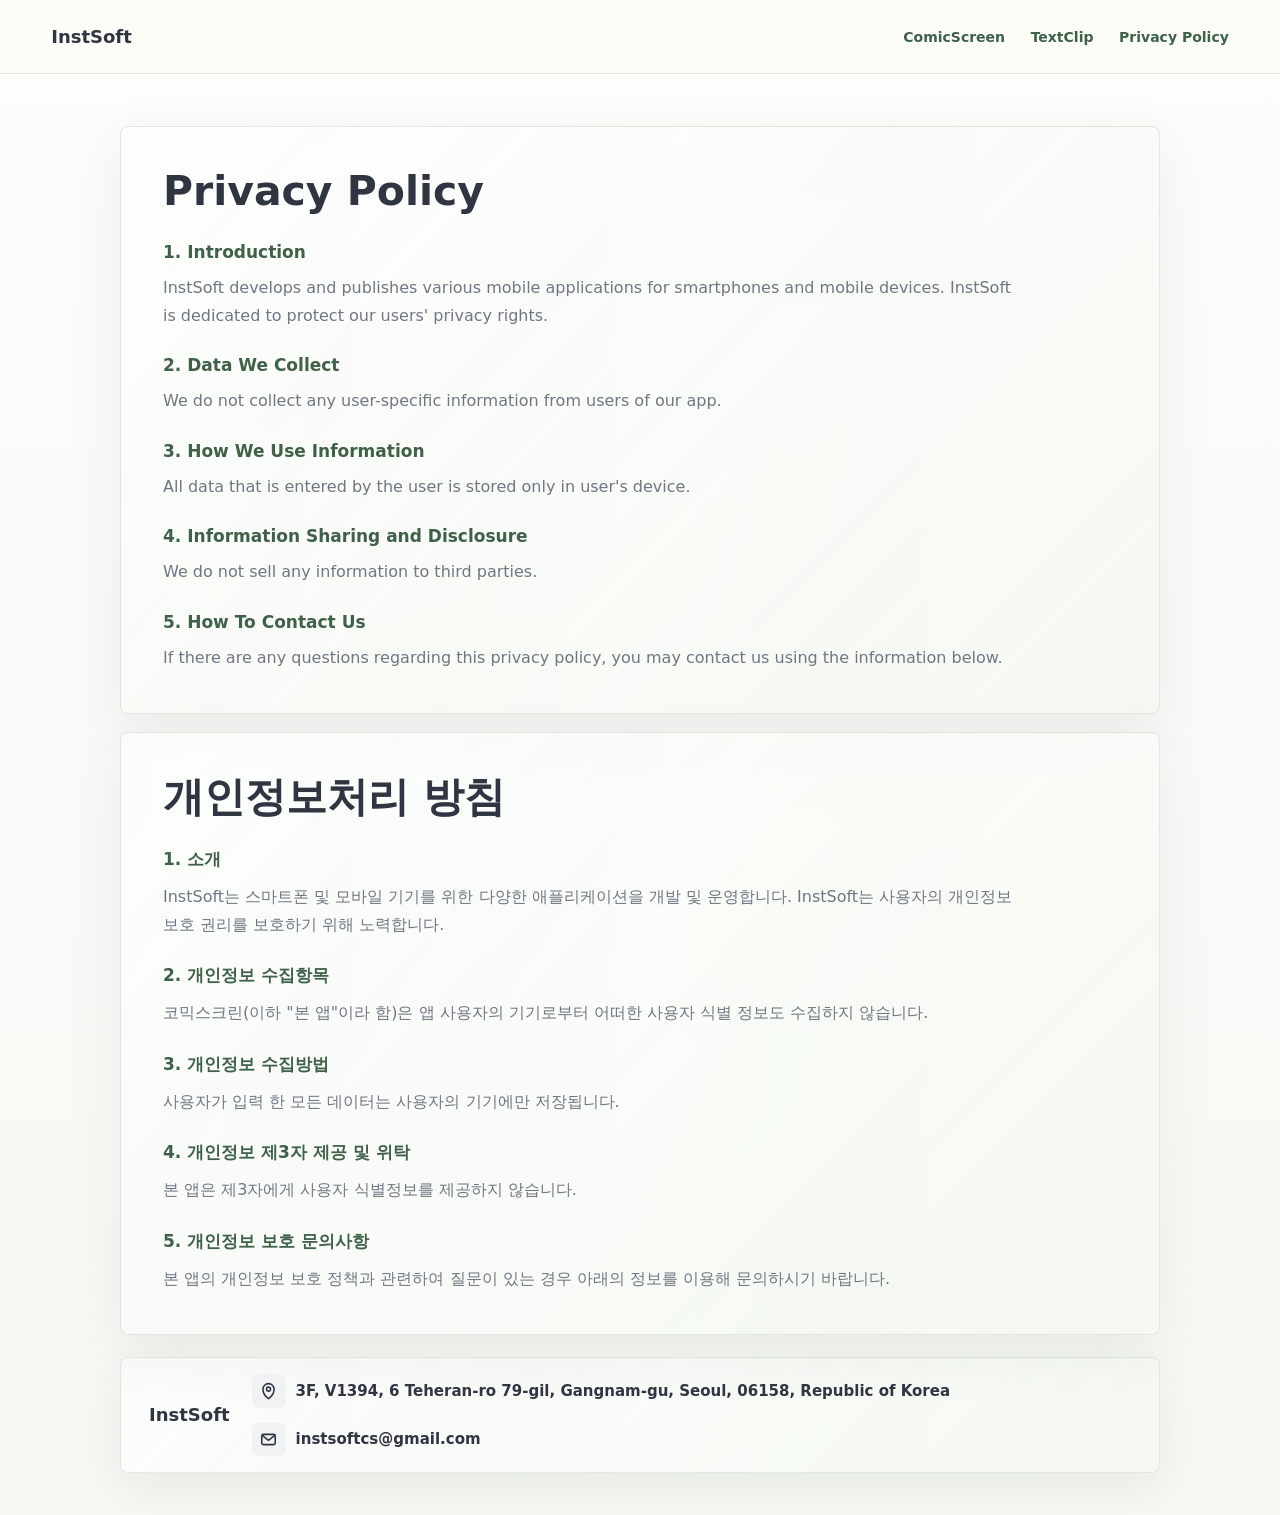
==== privacy-policy.html @ 172d5ad5 "Build InstSoft homepage" ====
﻿<!doctype html>
<html lang="en">
  <head>
    <meta charset="utf-8">
    <meta name="viewport" content="width=device-width, initial-scale=1">
    <title>Privacy Policy | InstSoft</title>
    <meta name="description" content="InstSoft privacy policy">
    <link rel="stylesheet" href="styles.css">
  </head>
  <body>
    <header class="site-header" aria-label="Main navigation">
      <a class="brand" href="index.html" aria-label="InstSoft home">
        <strong>InstSoft</strong>
      </a>
      <nav class="nav-links" aria-label="Page sections">
        <a href="index.html#comicscreen">ComicScreen</a>
        <a href="index.html#textclip">TextClip</a>
        <a href="privacy-policy.html">Privacy Policy</a>
      </nav>
    </header>

    <main class="policy-page">
      <section class="policy-content" aria-label="Privacy Policy">
        <article>
          <h2>Privacy Policy</h2>

          <h3>1. Introduction</h3>
          <p>InstSoft develops and publishes various mobile applications for smartphones and mobile devices. InstSoft is dedicated to protect our users' privacy rights.</p>

          <h3>2. Data We Collect</h3>
          <p>We do not collect any user-specific information from users of our app.</p>

          <h3>3. How We Use Information</h3>
          <p>All data that is entered by the user is stored only in user's device.</p>

          <h3>4. Information Sharing and Disclosure</h3>
          <p>We do not sell any information to third parties.</p>

          <h3>5. How To Contact Us</h3>
          <p>If there are any questions regarding this privacy policy, you may contact us using the information below.</p>
        </article>

        <article lang="ko">
          <h2>개인정보처리 방침</h2>

          <h3>1. 소개</h3>
          <p>InstSoft는 스마트폰 및 모바일 기기를 위한 다양한 애플리케이션을 개발 및 운영합니다. InstSoft는 사용자의 개인정보 보호 권리를 보호하기 위해 노력합니다.</p>

          <h3>2. 개인정보 수집항목</h3>
          <p>코믹스크린(이하 "본 앱"이라 함)은 앱 사용자의 기기로부터 어떠한 사용자 식별 정보도 수집하지 않습니다.</p>

          <h3>3. 개인정보 수집방법</h3>
          <p>사용자가 입력 한 모든 데이터는 사용자의 기기에만 저장됩니다.</p>

          <h3>4. 개인정보 제3자 제공 및 위탁</h3>
          <p>본 앱은 제3자에게 사용자 식별정보를 제공하지 않습니다.</p>

          <h3>5. 개인정보 보호 문의사항</h3>
          <p>본 앱의 개인정보 보호 정책과 관련하여 질문이 있는 경우 아래의 정보를 이용해 문의하시기 바랍니다.</p>
        </article>
      </section>
    </main>

    <footer class="site-footer">
      <div class="footer-inner">
        <div class="footer-brand">
          <strong>InstSoft</strong>
        </div>
        <address>
          <span class="contact-item">
            <span class="contact-icon" aria-hidden="true">
              <svg viewBox="0 0 24 24" focusable="false">
                <path d="M12 21s7-5.1 7-12a7 7 0 0 0-14 0c0 6.9 7 12 7 12Z"></path>
                <circle cx="12" cy="9" r="2.5"></circle>
              </svg>
            </span>
            <span>3F, V1394, 6 Teheran-ro 79-gil, Gangnam-gu, Seoul, 06158, Republic of Korea</span>
          </span>
          <a class="contact-item" href="mailto:instsoftcs@gmail.com">
            <span class="contact-icon" aria-hidden="true">
              <svg viewBox="0 0 24 24" focusable="false">
                <rect x="3.5" y="5.5" width="17" height="13" rx="2"></rect>
                <path d="m4.5 7 7.5 6 7.5-6"></path>
              </svg>
            </span>
            <span>instsoftcs@gmail.com</span>
          </a>
        </address>
      </div>
    </footer>
  </body>
</html>
---- styles.css ----
:root {
  --ink: #2f3541;
  --muted: #6f7784;
  --soft: #f6f8f3;
  --paper: #fbfcf8;
  --white: #ffffff;
  --line: #dbe4d7;
  --leaf: #6d8d67;
  --leaf-dark: #3f6148;
  --olive: #a9b764;
  --blueberry: #6b78a8;
  --sun: #d8c96d;
  --shadow: 0 22px 70px rgba(60, 81, 68, 0.13);
  --panel-bg:
    linear-gradient(135deg, rgba(255, 255, 255, 0.82), rgba(244, 248, 241, 0.9)),
    linear-gradient(90deg, rgba(109, 141, 103, 0.08), transparent);
  font-family: "Inter", "Noto Sans KR", system-ui, -apple-system, BlinkMacSystemFont, "Segoe UI", sans-serif;
}

* {
  box-sizing: border-box;
}

html {
  scroll-behavior: smooth;
  scroll-padding-top: 45px;
}

body {
  margin: 0;
  background:
    linear-gradient(180deg, rgba(255, 255, 255, 0.72), rgba(246, 248, 243, 0.94)),
    var(--soft);
  color: var(--ink);
}

img {
  display: block;
  max-width: 100%;
}

a {
  color: inherit;
  text-decoration: none;
}

.site-header {
  position: sticky;
  z-index: 30;
  top: 0;
  display: flex;
  min-height: 74px;
  align-items: center;
  justify-content: space-between;
  gap: 22px;
  border-bottom: 1px solid rgba(109, 141, 103, 0.18);
  background: rgba(251, 252, 248, 0.9);
  padding: 12px clamp(18px, 4vw, 58px);
  backdrop-filter: blur(18px);
}

.brand {
  display: inline-flex;
  min-width: 0;
  align-items: center;
  color: var(--ink);
  font-weight: 900;
}

.brand strong {
  font-size: 18px;
  line-height: 1.1;
}

.nav-links {
  display: flex;
  flex-wrap: wrap;
  gap: clamp(14px, 2vw, 28px);
  color: var(--leaf-dark);
  font-size: 14px;
  font-weight: 850;
}

.hero {
  width: min(1240px, calc(100% - 36px));
  margin: 0 auto;
  padding: clamp(26px, 5vw, 60px) 0 0;
}

.hero-art {
  position: relative;
  overflow: hidden;
  border: 1px solid rgba(109, 141, 103, 0.2);
  border-radius: 8px;
  background: var(--white);
  box-shadow: var(--shadow);
}

.hero-art img {
  width: 100%;
  aspect-ratio: 4096 / 2304;
  object-fit: cover;
}

.hero-tagline {
  position: absolute;
  top: 54%;
  left: 50%;
  width: min(720px, 80%);
  margin: 0;
  transform: translateX(-50%);
  color: var(--leaf-dark);
  font-size: clamp(18px, 2.2vw, 32px);
  font-weight: 700;
  letter-spacing: 0;
  line-height: 1.25;
  text-align: center;
}

.hero-intro {
  display: block;
  padding: clamp(24px, 4vw, 44px) 0 clamp(10px, 2vw, 18px);
}

.hero-intro p {
  max-width: 1180px;
  font-size: clamp(26px, 2.1vw, 30px);
  font-weight: 750;
  line-height: 1.32;
  white-space: normal;
}

.play-button {
  display: inline-block;
  margin-top: 12px;
  border: 0;
  border-radius: 8px;
  background: transparent;
  padding: 0;
  transition: transform 160ms ease;
}

.play-button:hover {
  transform: translateY(-2px);
}

.play-icon {
  width: min(94px, 32vw);
  height: auto;
  object-fit: contain;
}

.kicker,
.mini {
  margin: 0 0 12px;
  color: var(--leaf-dark);
  font-size: 13px;
  font-weight: 900;
  letter-spacing: 0;
  text-transform: uppercase;
}

h1,
h2,
h3,
p {
  margin-top: 0;
}

h1 {
  margin-bottom: 0;
  color: var(--ink);
  font-size: clamp(42px, 6.8vw, 88px);
  letter-spacing: 0;
  line-height: 0.98;
  text-wrap: balance;
}

h2 {
  margin-bottom: 14px;
  color: var(--ink);
  font-size: clamp(28px, 3.2vw, 48px);
  letter-spacing: 0;
  line-height: 1.1;
  text-wrap: balance;
}

h3 {
  margin-bottom: 12px;
  color: var(--leaf-dark);
  font-size: 17px;
}

p,
li,
figcaption {
  color: var(--muted);
  font-size: 16px;
  line-height: 1.72;
}

.summary-grid,
.app-section,
.all-screenshots {
  width: min(1240px, calc(100% - 36px));
  margin: 0 auto;
}

.summary-grid {
  display: grid;
  grid-template-columns: repeat(2, minmax(0, 1fr));
  gap: 18px;
}

.summary-card,
.app-section,
.all-screenshots {
  border: 1px solid rgba(109, 141, 103, 0.18);
  border-radius: 8px;
  background: var(--panel-bg);
  box-shadow: 0 18px 56px rgba(60, 81, 68, 0.1);
}

.summary-card {
  display: grid;
  grid-template-columns: 72px minmax(0, 1fr);
  gap: 18px;
  min-height: 250px;
  padding: clamp(22px, 3vw, 34px);
}

.app-icon,
.app-heading img {
  width: 96px;
  height: 96px;
  border-radius: 8px;
}

.app-section {
  margin-top: 20px;
  padding: clamp(24px, 4vw, 46px);
  scroll-margin-top: 45px;
}

.comic-section {
  background: var(--panel-bg);
}

.text-section {
  background: var(--panel-bg);
}

.app-lead {
  display: grid;
  grid-template-columns: minmax(0, 1fr) auto;
  gap: clamp(22px, 4vw, 60px);
  align-items: start;
  margin-bottom: 24px;
}

.app-description {
  max-width: 780px;
  margin: 12px 0 0;
}

.app-heading {
  display: grid;
  grid-template-columns: 96px minmax(0, 1fr);
  gap: 20px;
  align-items: center;
}

.app-heading h2 {
  margin-bottom: 0;
  font-size: clamp(30px, 3vw, 42px);
  white-space: nowrap;
}

.app-lead > .play-button {
  justify-self: end;
  margin-top: 0;
}

.feature-board {
  display: grid;
  grid-template-columns: repeat(3, minmax(0, 1fr));
  gap: 14px;
}

.feature-board article {
  min-height: 210px;
  border: 1px solid rgba(109, 141, 103, 0.16);
  border-radius: 8px;
  background: rgba(255, 255, 255, 0.7);
  padding: 20px;
}

.tag-list {
  display: flex;
  flex-wrap: wrap;
  gap: 8px;
}

.tag-list span {
  border: 1px solid rgba(109, 141, 103, 0.2);
  border-radius: 8px;
  background: rgba(246, 248, 243, 0.92);
  padding: 8px 10px;
  color: var(--leaf-dark);
  font-size: 13px;
  font-weight: 900;
}

.text-section .tag-list span {
  border-color: rgba(107, 120, 168, 0.22);
  color: var(--blueberry);
}

ul {
  margin: 0;
  padding-left: 18px;
}

.screenshot-strip {
  display: grid;
  grid-template-columns: repeat(auto-fit, minmax(170px, 1fr));
  gap: 14px;
  margin-top: 28px;
  padding: 4px;
}

figure {
  margin: 0;
}

.screenshot-strip figure {
  border: 1px solid rgba(109, 141, 103, 0.16);
  border-radius: 8px;
  background: rgba(255, 255, 255, 0.78);
  padding: 10px;
}

.screenshot-strip img,
.complete-gallery img {
  width: 100%;
  aspect-ratio: 9 / 16;
  border: 8px solid #22272b;
  border-radius: 8px;
  background: #22272b;
  object-fit: cover;
  box-shadow: 0 16px 40px rgba(47, 53, 65, 0.15);
}

figcaption {
  margin-top: 8px;
  color: var(--leaf-dark);
  font-size: 13px;
  font-weight: 900;
  text-align: center;
}

.all-screenshots {
  margin-top: 20px;
  padding: clamp(24px, 4vw, 46px);
}

.all-screenshots h2 {
  max-width: 780px;
}

.complete-gallery {
  display: grid;
  grid-template-columns: repeat(6, minmax(0, 1fr));
  gap: 14px;
  margin-top: 24px;
}

.site-footer {
  width: min(1240px, calc(100% - 36px));
  margin: 0 auto;
  padding: 22px 0 42px;
}

.footer-inner {
  display: flex;
  align-items: center;
  justify-content: flex-start;
  gap: 22px;
  border: 1px solid rgba(109, 141, 103, 0.16);
  border-radius: 8px;
  background: var(--panel-bg);
  box-shadow: 0 14px 44px rgba(60, 81, 68, 0.08);
  padding: 16px clamp(18px, 3vw, 28px);
}

.footer-brand {
  flex: 0 0 auto;
}

.footer-brand strong {
  color: var(--ink);
  font-size: 18px;
  line-height: 1.1;
}

.site-footer address {
  display: flex;
  flex-wrap: wrap;
  justify-content: flex-start;
  gap: 14px;
  margin: 0;
  color: var(--muted);
  font-style: normal;
  font-weight: 750;
  line-height: 1.35;
}

.contact-item {
  display: inline-flex;
  align-items: center;
  gap: 10px;
  color: var(--ink);
  font-size: 15px;
}

a.contact-item {
  color: var(--ink);
  font-weight: 800;
}

.contact-icon {
  display: grid;
  flex: 0 0 auto;
  width: 34px;
  height: 34px;
  place-items: center;
  border-radius: 7px;
  background: #f0f2f4;
  color: var(--ink);
}

.contact-icon svg {
  width: 19px;
  height: 19px;
  fill: none;
  stroke: currentColor;
  stroke-linecap: round;
  stroke-linejoin: round;
  stroke-width: 2;
}

.policy-page {
  width: min(1040px, calc(100% - 36px));
  margin: 0 auto;
  padding: clamp(16px, 3vw, 32px) 0 0;
}

.policy-hero {
  border: 1px solid rgba(109, 141, 103, 0.18);
  border-radius: 8px;
  background: var(--panel-bg);
  padding: clamp(28px, 5vw, 54px);
  box-shadow: var(--shadow);
}

.policy-hero h1 {
  font-size: clamp(42px, 6vw, 76px);
}

.policy-content {
  display: grid;
  gap: 18px;
  margin-top: 20px;
}

.policy-content article {
  border: 1px solid rgba(109, 141, 103, 0.18);
  border-radius: 8px;
  background: var(--panel-bg);
  padding: clamp(24px, 4vw, 42px);
  box-shadow: 0 18px 56px rgba(60, 81, 68, 0.08);
}

.policy-content h2 {
  margin-bottom: 28px;
}

.policy-content h3 {
  margin-top: 26px;
}

.policy-content h3:first-of-type {
  margin-top: 0;
}

.policy-content p {
  max-width: 860px;
  margin-bottom: 0;
}

.policy-content a {
  color: var(--leaf-dark);
  font-weight: 900;
}

.policy-page + .site-footer {
  width: min(1040px, calc(100% - 36px));
}

@media (max-width: 980px) {
  .site-header,
  .hero-intro {
    align-items: flex-start;
    grid-template-columns: 1fr;
  }

  .site-header {
    flex-direction: column;
  }

  .summary-grid,
  .feature-board {
    grid-template-columns: 1fr;
  }

  .complete-gallery {
    grid-template-columns: repeat(3, minmax(0, 1fr));
  }

  .hero-intro p {
    white-space: normal;
  }
}

@media (max-width: 560px) {
  .hero,
  .summary-grid,
  .app-section,
  .all-screenshots,
  .site-footer {
    width: min(100% - 28px, 1240px);
  }

  .hero-tagline {
    top: 55%;
    width: 86%;
    font-size: 16px;
  }

  .summary-card {
    grid-template-columns: 1fr;
  }

  .app-heading {
    align-items: flex-start;
    grid-template-columns: 96px minmax(0, 1fr);
  }

  .app-lead {
    grid-template-columns: 1fr;
  }

  .app-lead > .play-button {
    grid-column: 1 / -1;
    justify-self: start;
  }

  .complete-gallery {
    grid-template-columns: repeat(2, minmax(0, 1fr));
  }

  .nav-links,
  .footer-inner {
    flex-direction: column;
  }

  .footer-inner,
  .site-footer address {
    align-items: flex-start;
    text-align: left;
  }
}
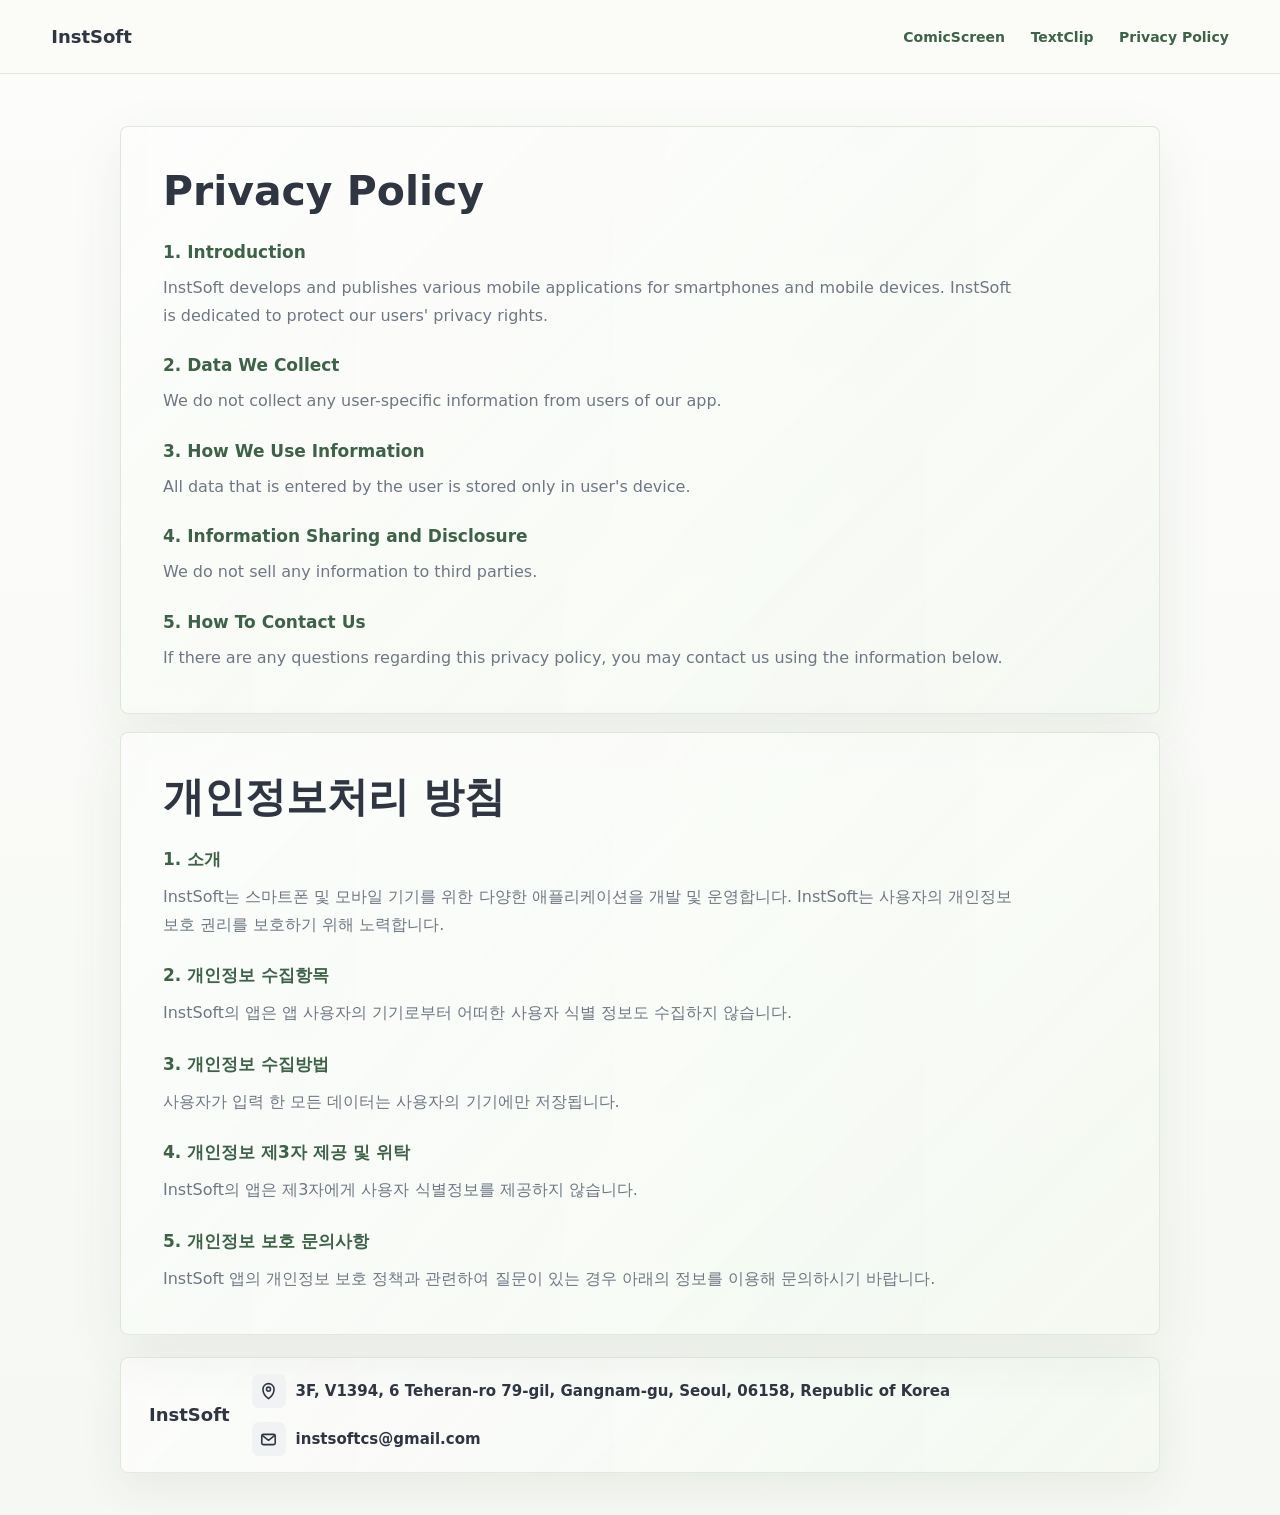
==== commit 8afb2ca1: "Update privacy policy wording" ====
--- a/privacy-policy.html
+++ b/privacy-policy.html
@@ -1,4 +1,4 @@
-﻿<!doctype html>
+<!doctype html>
 <html lang="en">
   <head>
     <meta charset="utf-8">
@@ -47,16 +47,16 @@
           <p>InstSoft는 스마트폰 및 모바일 기기를 위한 다양한 애플리케이션을 개발 및 운영합니다. InstSoft는 사용자의 개인정보 보호 권리를 보호하기 위해 노력합니다.</p>
 
           <h3>2. 개인정보 수집항목</h3>
-          <p>코믹스크린(이하 "본 앱"이라 함)은 앱 사용자의 기기로부터 어떠한 사용자 식별 정보도 수집하지 않습니다.</p>
+          <p>InstSoft의 앱은 앱 사용자의 기기로부터 어떠한 사용자 식별 정보도 수집하지 않습니다.</p>
 
           <h3>3. 개인정보 수집방법</h3>
           <p>사용자가 입력 한 모든 데이터는 사용자의 기기에만 저장됩니다.</p>
 
           <h3>4. 개인정보 제3자 제공 및 위탁</h3>
-          <p>본 앱은 제3자에게 사용자 식별정보를 제공하지 않습니다.</p>
+          <p>InstSoft의 앱은 제3자에게 사용자 식별정보를 제공하지 않습니다.</p>
 
           <h3>5. 개인정보 보호 문의사항</h3>
-          <p>본 앱의 개인정보 보호 정책과 관련하여 질문이 있는 경우 아래의 정보를 이용해 문의하시기 바랍니다.</p>
+          <p>InstSoft 앱의 개인정보 보호 정책과 관련하여 질문이 있는 경우 아래의 정보를 이용해 문의하시기 바랍니다.</p>
         </article>
       </section>
     </main>
--- a/styles.css
+++ b/styles.css
@@ -252,31 +252,44 @@
 
 .app-lead {
   display: grid;
-  grid-template-columns: minmax(0, 1fr) auto;
-  gap: clamp(22px, 4vw, 60px);
+  grid-template-areas:
+    "icon title play"
+    "icon description description";
+  grid-template-columns: 96px minmax(0, 1fr) auto;
+  column-gap: clamp(22px, 4vw, 60px);
+  row-gap: 12px;
   align-items: start;
   margin-bottom: 24px;
 }
 
 .app-description {
-  max-width: 780px;
+  grid-area: description;
+  max-width: none;
   margin: 12px 0 0;
 }
 
+.app-title {
+  display: contents;
+  min-width: 0;
+}
+
 .app-heading {
-  display: grid;
-  grid-template-columns: 96px minmax(0, 1fr);
-  gap: 20px;
-  align-items: center;
+  display: contents;
+}
+
+.app-heading img {
+  grid-area: icon;
 }
 
 .app-heading h2 {
+  grid-area: title;
   margin-bottom: 0;
-  font-size: clamp(30px, 3vw, 42px);
-  white-space: nowrap;
+  font-size: clamp(24px, 3vw, 42px);
+  overflow-wrap: anywhere;
 }
 
 .app-lead > .play-button {
+  grid-area: play;
   justify-self: end;
   margin-top: 0;
 }
@@ -551,17 +564,19 @@
     grid-template-columns: 1fr;
   }
 
-  .app-heading {
-    align-items: flex-start;
+  .app-lead {
+    grid-template-areas:
+      "icon title"
+      "description description"
+      "play play";
     grid-template-columns: 96px minmax(0, 1fr);
   }
 
-  .app-lead {
-    grid-template-columns: 1fr;
+  .app-heading h2 {
+    font-size: clamp(22px, 7vw, 30px);
   }
 
   .app-lead > .play-button {
-    grid-column: 1 / -1;
     justify-self: start;
   }
 
